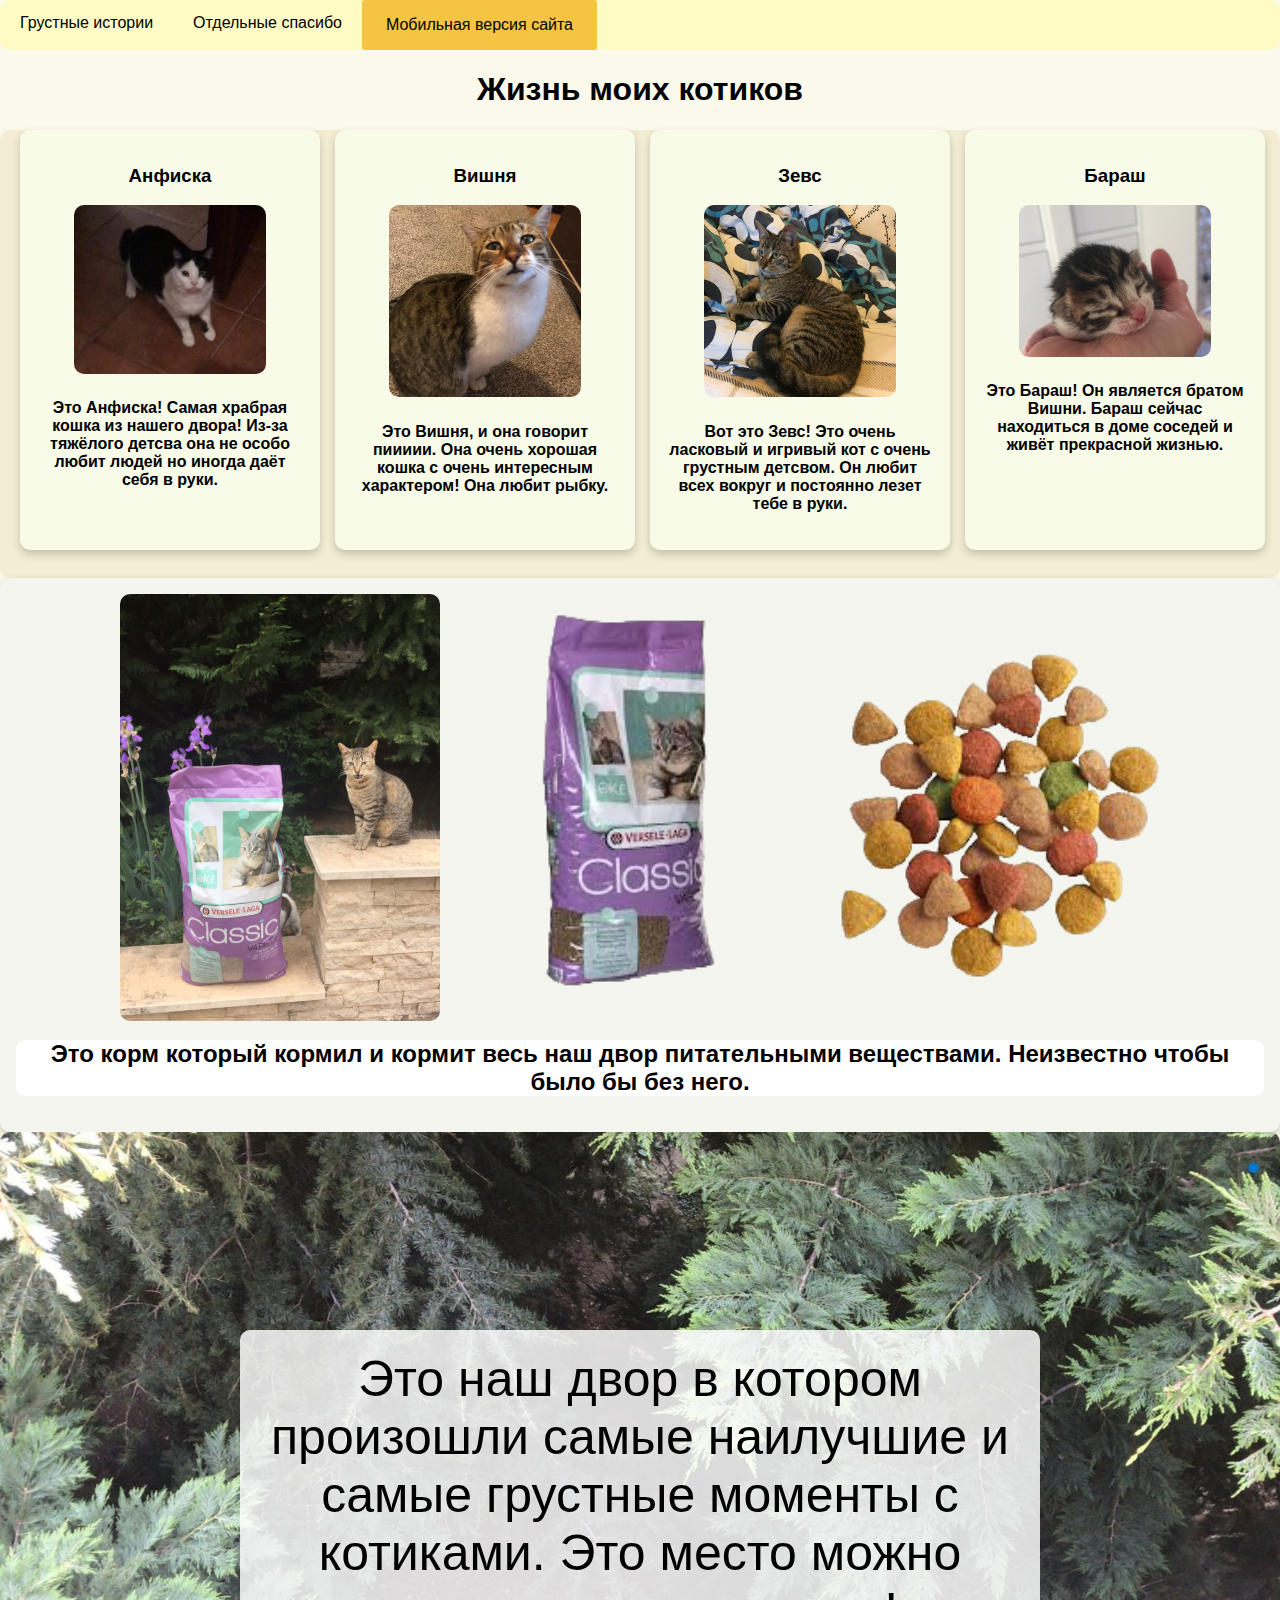
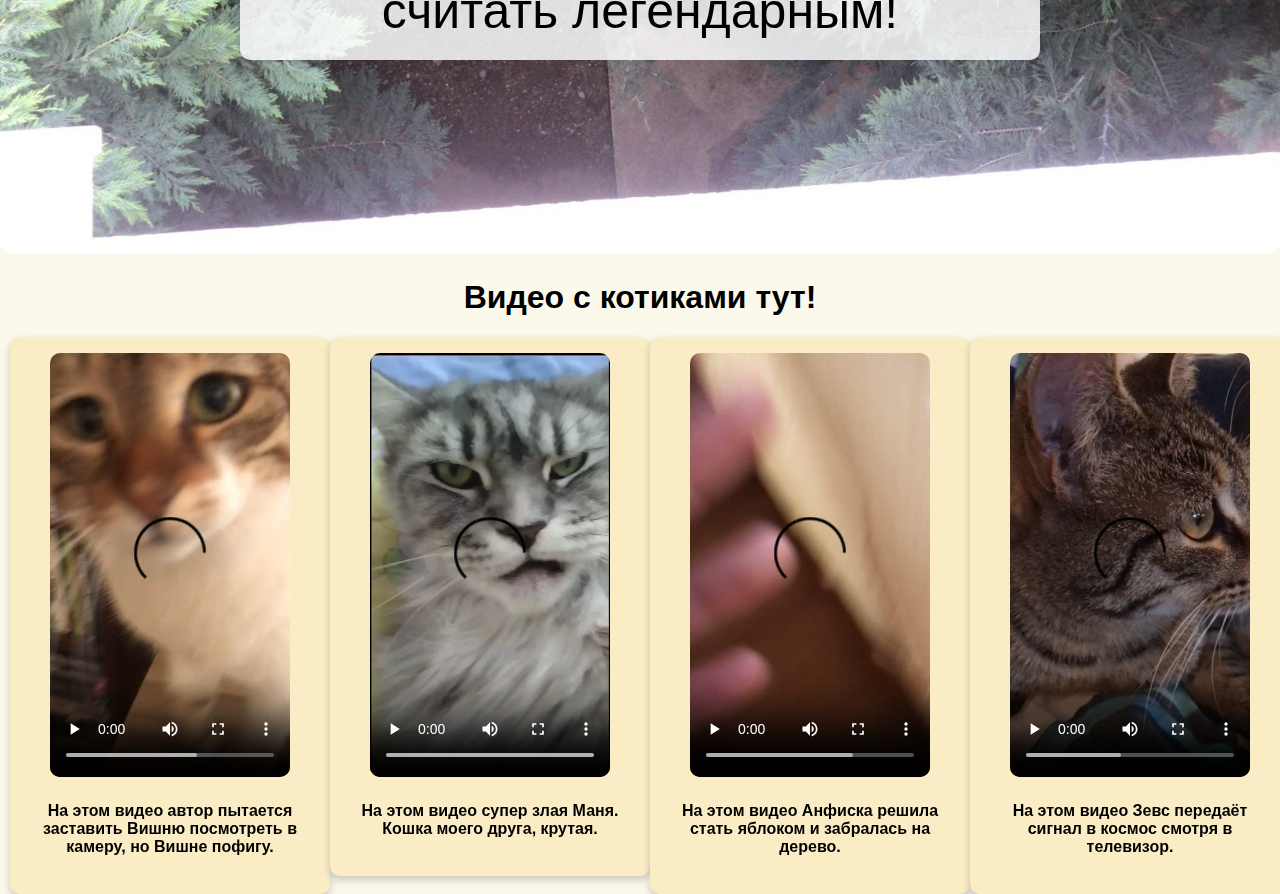
==== index.html @ f1a80e38 "Mobile-first" ====
<!DOCTYPE html>
<html lang="en">
<head>
    <meta charset="UTF-8">
    <meta name="viewport" content="width=device-width, initial-scale=1.0">
    <title>Котики</title>
    <link rel="stylesheet" href="./style.css">
    <link rel="preconnect" href="https://fonts.googleapis.com">
<link rel="preconnect" href="https://fonts.gstatic.com" crossorigin>
<link href="https://fonts.googleapis.com/css2?family=Rubik:ital,wght@0,300..900;1,300..900&display=swap" rel="stylesheet">
</head>
<body style="background-color:rgb(251, 249, 235);" >

    <nav class="navbar">
        <a class="nav-a" href="sad.html">Грустные истории</a>
        <a class="nav-a" href="special-thx.html">Отдельные спасибо</a>
        <a href="page/new.html" class="btn">Мобильная версия сайта</a>
    </nav>

    <h1 class='start__text' >Жизнь моих котиков</h1>

    

    


    <div class="container">
    <div class="row">
        <div class="column">
        <div class="card">
            <h3>Анфиска</h3>
            <div class="fullscreen" id="fullscreen">
                <img src="img/Khau.jpg" alt="Expanded Image">
            </div>
            <div id="content">
                <img class="img-card" src="img/Khau.jpg" alt="Click to Expand" onclick="expandImage(this)">
            </div>
            
    
            <h4>Это Анфиска! Самая храбрая кошка из нашего двора! Из-за тяжёлого детсва она не особо любит людей но иногда даёт себя в руки.</h4>
        </div>
        </div>
    
        <div class="column">
        <div class="card">
            <h3>Вишня</h3>
    
            <div class="fullscreen" id="fullscreen">
                <img src="img/Pii.jpg" alt="Expanded Image">
            </div>
            <div id="content">
                <img class="img-card" src="img/Pii.jpg" alt="Click to Expand" onclick="expandImage(this)">
            </div>
            

            <h4>Это Вишня, и она говорит пиииии. Она очень хорошая кошка с очень интересным характером! Она любит рыбку.</h4>
        </div>
        </div>
        
        <div class="column">
        <div class="card">
            <h3>Зевс</h3>
    
            <div class="fullscreen" id="fullscreen">
                <img src="img/Meuu.jpg" alt="Expanded Image">
            </div>
            <div id="content">
                <img class="img-card" src="img/Meuu.jpg" alt="Click to Expand" onclick="expandImage(this)">
            </div>
            

            <h4>Вот это Зевс! Это очень ласковый и игривый кот с очень грустным детсвом. Он любит всех вокруг и постоянно лезет тебе в руки.</h4>
        </div>
        </div>
        
        <div class="column">
            <div class="card">
                <h3>Бараш</h3>

                <div class="fullscreen" id="fullscreen">
                    <img src='img/Baras.png' alt="Expanded Image">
                </div>
                <div id="content">
                    <img class="img-card" src="img/Baras.png" alt="Click to Expand" onclick="expandImage(this)">
                </div>
                

                <h4>Это Бараш! Он является братом Вишни. Бараш сейчас находиться в доме соседей и живёт прекрасной жизнью.</h4>
            </div>
        </div>
    </div>
</div>


<div class="wide-card">
<div id = "parent">
    <div>
        <img class="wide-img" src = "img/Korm.jpg">
    </div>
    <div>
        <img class="wide-img-1" src = "img/korm2.png">
    </div>
    <div>
        <img class="wide-img" src = "img/korm3.png">
    </div>
</div>
<div class="bg__wide-text">
<h2 class="wide-text">Это корм который кормил и кормит весь наш двор питательными веществами. Неизвестно чтобы было бы без него.</h2>
</div>
</div>



    
    <div class="container1">
        <img class="img-dvor" src="img/dvor2.jpg" alt="пук" style="width:100%;">
        <div class="centered">Это наш двор в котором произошли самые наилучшие и самые грустные моменты с котиками. Это место можно считать легендарным!</div>
    </div>
        

        <h1 class="start__text">Видео с котиками тут!</h1>


    <div class="column">
        <div class="card-video">
            <video class="video" controls>
                <source src="img/visnja.mp4" type="video/mp4">
                Ошибка! Вы вишня
                </video>
            <h4>На этом видео автор пытается заставить Вишню посмотреть в камеру, но Вишне пофигу.</h4>
        </div>
        </div>

        
        <div class="column">
            <div class="card-video">
                <video class="video" controls>
                    <source src="img/zlo.mp4" type="video/mp4">
                    Ошибка! Вы вишня
                    </video>

                <h4> На этом видео супер злая Маня. Кошка моего друга, крутая. </h4>
            </div>
            </div>

        
            <div class="column">
                <div class="card-video">
                    <video class="video" controls>
                        <source src="img/anfiska.mp4" type="video/mp4">
                        Ошибка! Вы вишня
                        </video>

                    <h4>На этом видео Анфиска решила стать яблоком и забралась на дерево.</h4>
                </div>
                </div>
    
            
                <div class="column">
                    <div class="card-video">
                        <video class="video" controls>
                            <source src="img/uo.mp4" type="video/mp4">
                            Ошибка! Вы вишня
                            </video>

                        <h4>На этом видео Зевс передаёт сигнал в космос смотря в телевизор.</h4>
                    </div>
                    </div>
                
        

                    <script>
                        function expandImage(img) {
                            var fullscreenDiv = document.getElementById('fullscreen');
                            fullscreenDiv.style.display = 'flex';
                            fullscreenDiv.querySelector('img').src = img.src;
                        }
                    
                        document.getElementById('fullscreen').addEventListener('click', function(event){
                            if (event.target === this) {
                                this.style.display = 'none';
                            }
                        });

                            if (window.innerWidth < 1024) {
                        alert('Пожалуйста нажмите на кнопку мобильной версии!');
                        }
                    </script>
        


</body>
</html>
---- style.css ----
* {
    box-sizing: border-box;
}

body {
    font-family: Arial, Helvetica, sans-serif;
}

.column {
    float: left;
    width: 25%;
    padding: 0 10px;
}


.row {margin: 0 -5px;}

.row:after {
    content: "";
    display: table;
    clear: both;
}

    @media screen and (max-width: 600px) {
    .column {
    width: 100%;
    display: block;
    margin-bottom: 20px;
    }
}

body, html {
    margin: 0;
    padding: 0;
    height: 100%;
}

.fullscreen {
    position: fixed;
    top: 0;
    left: 0;
    width: 100%;
    height: 100%;
    background-color: rgba(0, 0, 0, 0.937);
    display: none;
    justify-content: center;
    align-items: center;
    border-radius: 10px;

}
.fullscreen img {
    max-width: 90%;
    max-height: 90%;
}

.container {
    background-color: rgb(243, 238, 211);
    margin: 0 auto;
    padding: 0 15px;
    width: 100%;
    max-width: 1300px;
    border-radius: 10px;
    height: 28rem;
}

.card {
    border: 3px;
    border-color: black;
    box-shadow: 0 4px 8px 0 rgba(0, 0, 0, 0.2);
    padding: 16px;
    text-align: center;
    background-color: #f9fbe9;
    border-radius: 10px;
    height: 420px;
    width: 300px;
}

.btn {
    display: inline-block; /* Строчно-блочный элемент */
    background: #f4c442; /* Серый цвет фона */
    color: #000000; /* Белый цвет текста */
    padding: 1rem 1.5rem; /* Поля вокруг текста */
    text-decoration: none; /* Убираем подчёркивание */
    border-radius: 3px; /* Скругляем уголки */
}


.start__text {
    text-align: center;
}


.img-card {
    width: 12rem;
    border-radius: 10px;
    transition: 0.3s ease;
}

.img-card-2 {
    width: 15rem;
    border-radius: 10px;
    transition: 0.3s ease;
}

.img-card:hover {
    width: 14rem;
}


.wide-card {
    background-color: white;
    border: 3px;
    border-color: black;
    box-shadow: 0 4px 8px 0 rgba(0, 0, 0, 0.2);
    padding: 16px;
    background-color: #f4f5ee;
    border-radius: 10px;
}

.wide-img {
    width: 20rem;
    border-radius: 10px; 
    display: block;
    
    transition: 0.4s ease;
    display: flex;
    flex-direction: row;
    justify-content: center;
}

.wide-img-1 {
    width: 25rem;
    border-radius: 10px; 
    display: block;
    margin-left: auto;
    margin-right: auto;
    transition: 0.4s ease;
    display: flex;
    flex-direction: row;
    justify-content: center;
}




.wide-text {
    text-align: center;
    font-size: 1.5rem;
}


.img-dvor {
    border-radius: 10px;
}


.container1 {
    position: relative;
    text-align: center;
    color: white;
}


.centered {
    position: absolute;
    top: 50%;
    left: 50%;
    transform: translate(-50%, -50%);
    width: 100%;
    text-align: center;
    color: rgb(0, 0, 0); /* Text color */
    font-size: 50px; /* Adjust as needed */
    font-family: Arial, sans-serif; /* Font family */
    padding: 20px; /* Add some padding */
    background-color: rgba(255, 255, 255, 0.835);
    border-radius: 10px;
    width: 50rem;
    transition: 0.4s ease;
}



#parent {
    display: flex;
    flex-direction: row;
    justify-content: center;
}

.bg__wide-text {
    background-color: #ffffff;
    border-radius: 10px;
    width: 1,9rem;
}


.navbar {
    background-color: #fffbc5;
    overflow: hidden;
    transition: 0.4s ease;
    border: 4px;
    border-color: rgb(37, 37, 37);
    border-radius: 10px;
}


.nav-a {
    float: left;
    display: block;
    color: rgb(0, 0, 0);
    text-align: center;
    padding: 14px 20px;
    text-decoration: none;
    border-color: bisque;
}

.nav-a:hover {
    background-color: #fffed3;
    color: black;
    border: 5px;
}

.navbar:after {
    content: "";
    display: table;
    clear: both;
}


.navbar-1 {
    background-color: #496e99;
    overflow: hidden;
    transition: 0.4s ease;
    border: 4px;
    border-color: rgb(37, 37, 37);
}


.nav-a-1 {
    float: left;
    display: block;
    color: rgb(0, 0, 0);
    text-align: center;
    padding: 14px 20px;
    text-decoration: none;
    border-color: rgb(162, 177, 232);
}

.nav-a-1:hover {
    background-color: #b5c7ed;
    color: black;
    border: 5px;
}


.navbar-1:after {
    content: "";
    display: table;
    clear: both;
}


.sad_start {
    text-align: center;
    color: #3b3b3b;
}



.card-video {
    background-color: rgb(250, 236, 197);
    border: 5px;
    border-color: black;
    box-shadow: 0 4px 8px 0 rgba(0, 0, 0, 0.2);
    padding: 16px;
    text-align: center;
    border-radius: 10px;
    width: 20rem;
}

.video {
    width: 15rem;
    border-radius: 10px;
}

.sad-card {
    background-color: rgb(176, 175, 212);
    border: 10px;
    border-color: rgb(8, 19, 45);
    box-shadow: 0 4px 8px 0 rgba(0, 0, 0, 0.2);
    padding: 16px;
    text-align: center;
    border-radius: 10px;
    height: 630px;
    width: 300px;
}

.card-video-1 {
    background-color: rgb(255, 211, 170);
    border: 5px;
    border-color: black;
    box-shadow: 0 4px 8px 0 rgba(0, 0, 0, 0.2);
    padding: 16px;
    text-align: center;
    border-radius: 10px;
    width: 50rem;
}

.video-1 {
    width: 40rem;
    border-radius: 10px;
}

.secret-text {
    text-align: left;
}

.video-2 {
    width: 30rem;
    border-radius: 10px;
    margin-right: 30%;
    margin-left: 30%;
}
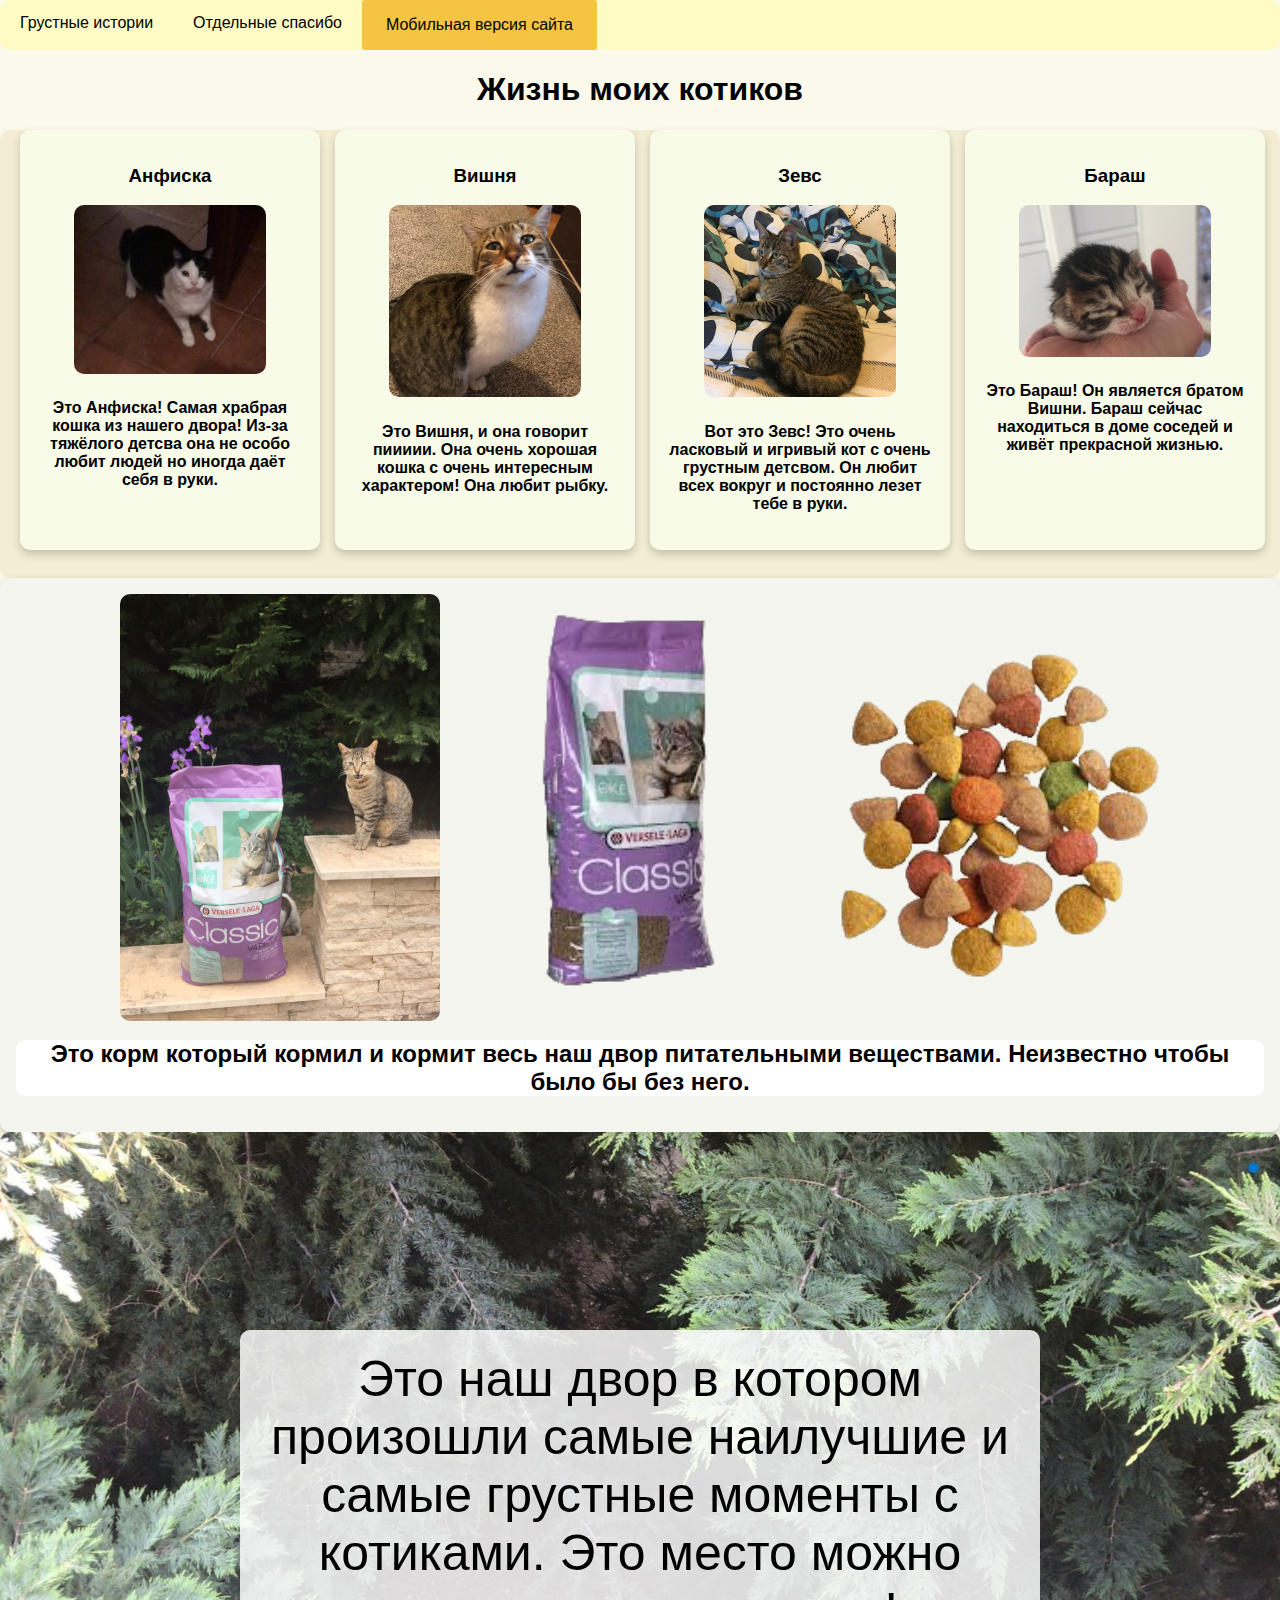
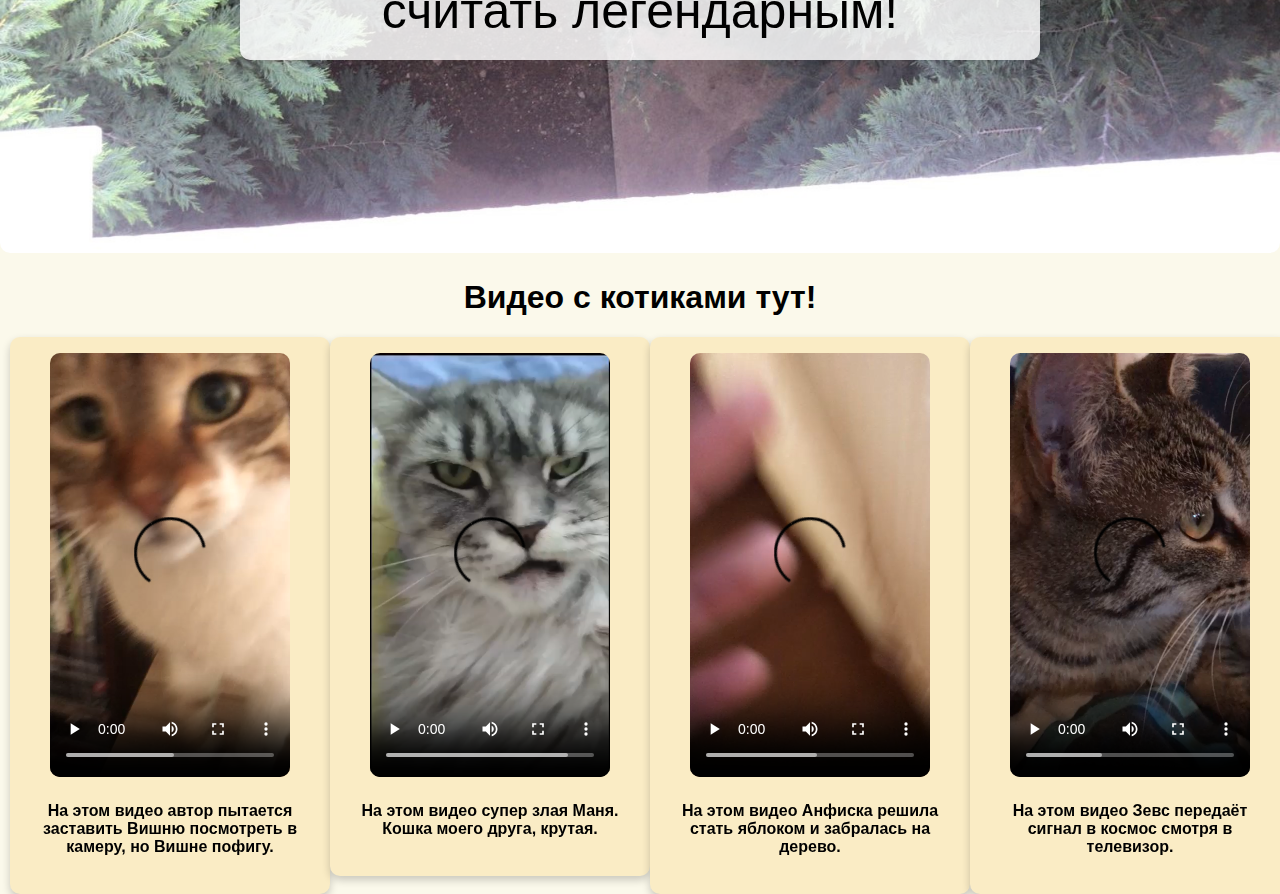
==== commit 10a72ef4: "ok" ====
--- a/index.html
+++ b/index.html
@@ -18,10 +18,6 @@
     </nav>
 
     <h1 class='start__text' >Жизнь моих котиков</h1>
-
-    
-
-    
 
 
     <div class="container">
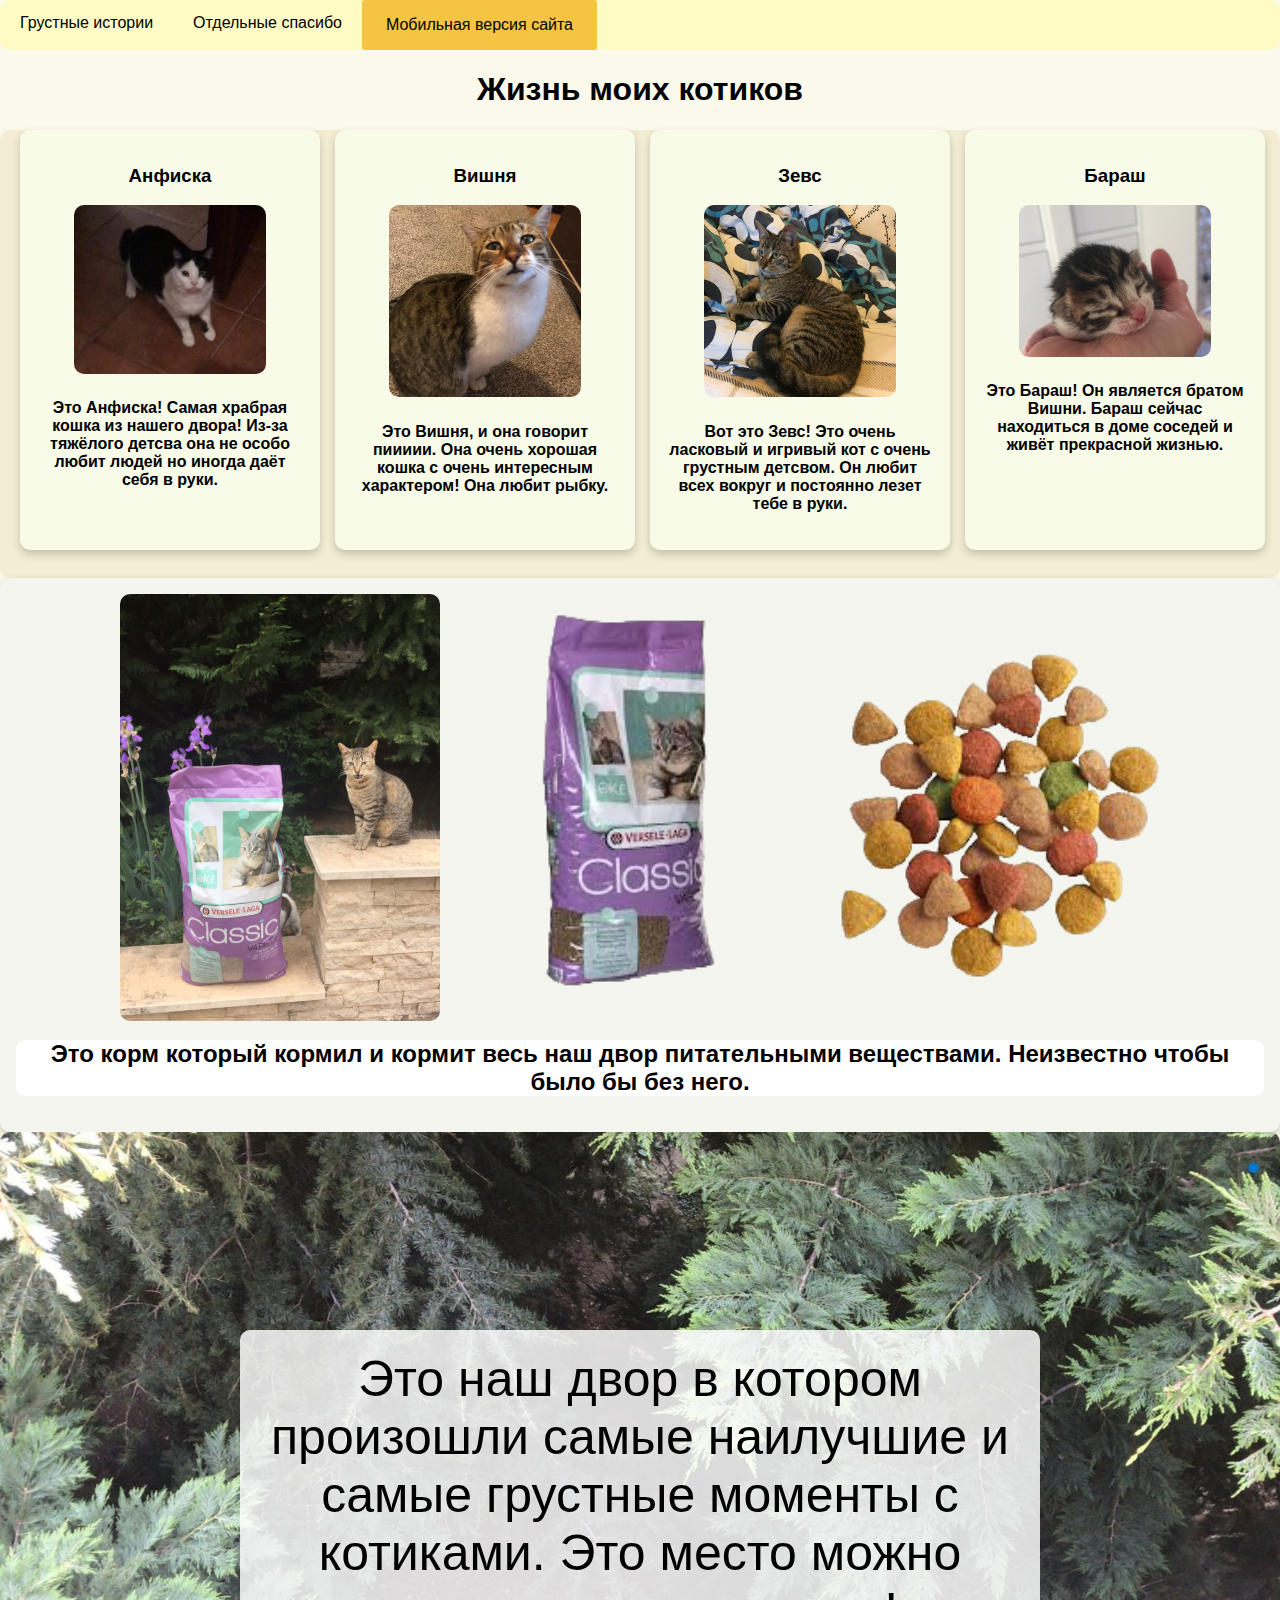
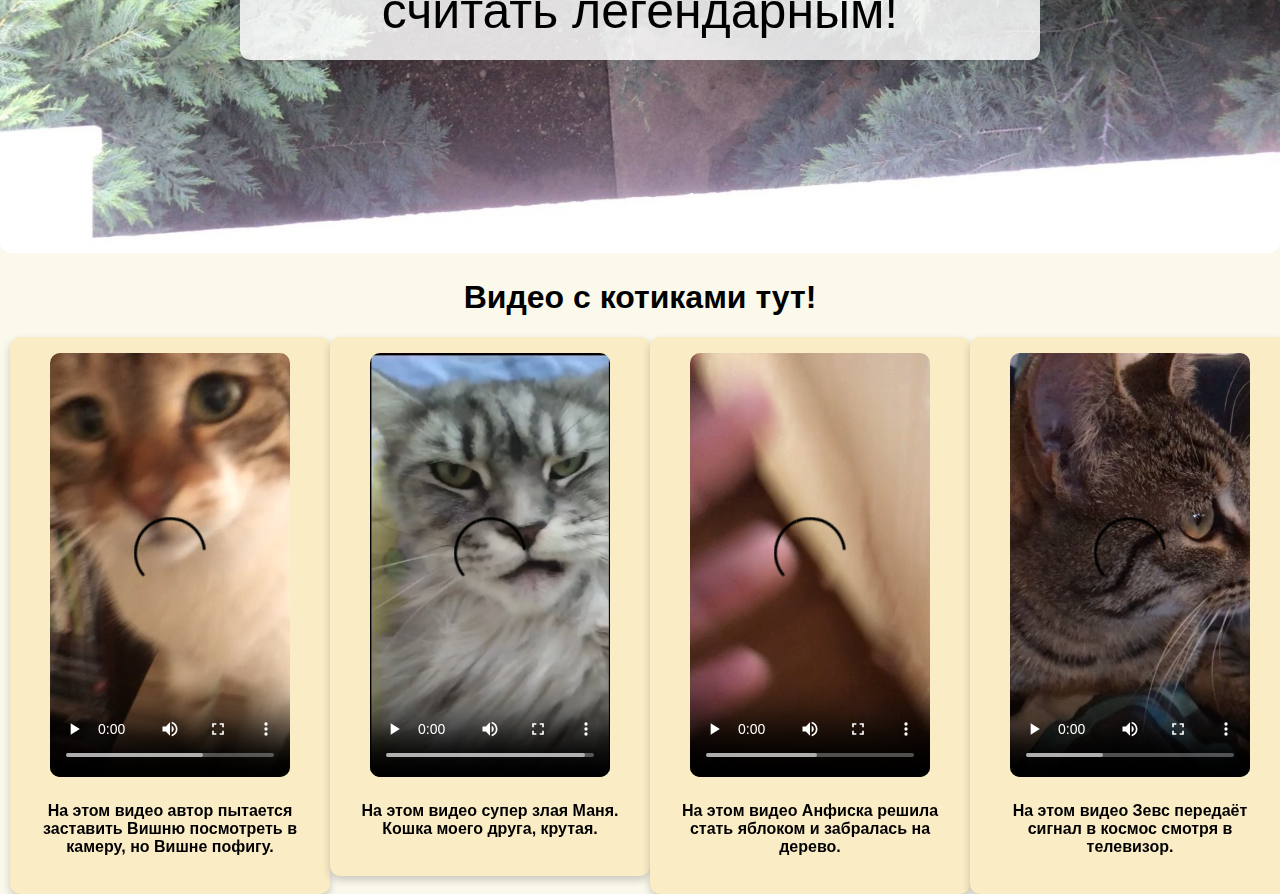
==== commit 7396c72e: "donate" ====
--- a/index.html
+++ b/index.html
@@ -14,7 +14,7 @@
     <nav class="navbar">
         <a class="nav-a" href="sad.html">Грустные истории</a>
         <a class="nav-a" href="special-thx.html">Отдельные спасибо</a>
-        <a href="page/new.html" class="btn">Мобильная версия сайта</a>
+        <a href="https://tihonkot.github.io/Mobile-cats/" class="btn">Мобильная версия сайта</a>
     </nav>
 
     <h1 class='start__text' >Жизнь моих котиков</h1>
--- a/style.css
+++ b/style.css
@@ -83,6 +83,19 @@
     padding: 1rem 1.5rem; /* Поля вокруг текста */
     text-decoration: none; /* Убираем подчёркивание */
     border-radius: 3px; /* Скругляем уголки */
+
+}
+
+.btn-1 {
+    display: block; /* Строчно-блочный элемент */
+    background: #8fd83b; /* Серый цвет фона */
+    color: #000000; /* Белый цвет текста */
+    padding: 1rem 1.5rem; /* Поля вокруг текста */
+    text-decoration: none; /* Убираем подчёркивание */
+    border-radius: 3px; /* Скругляем уголки */
+    text-align: center;
+    width: 200px;
+    height: 55px;
 }
 
 
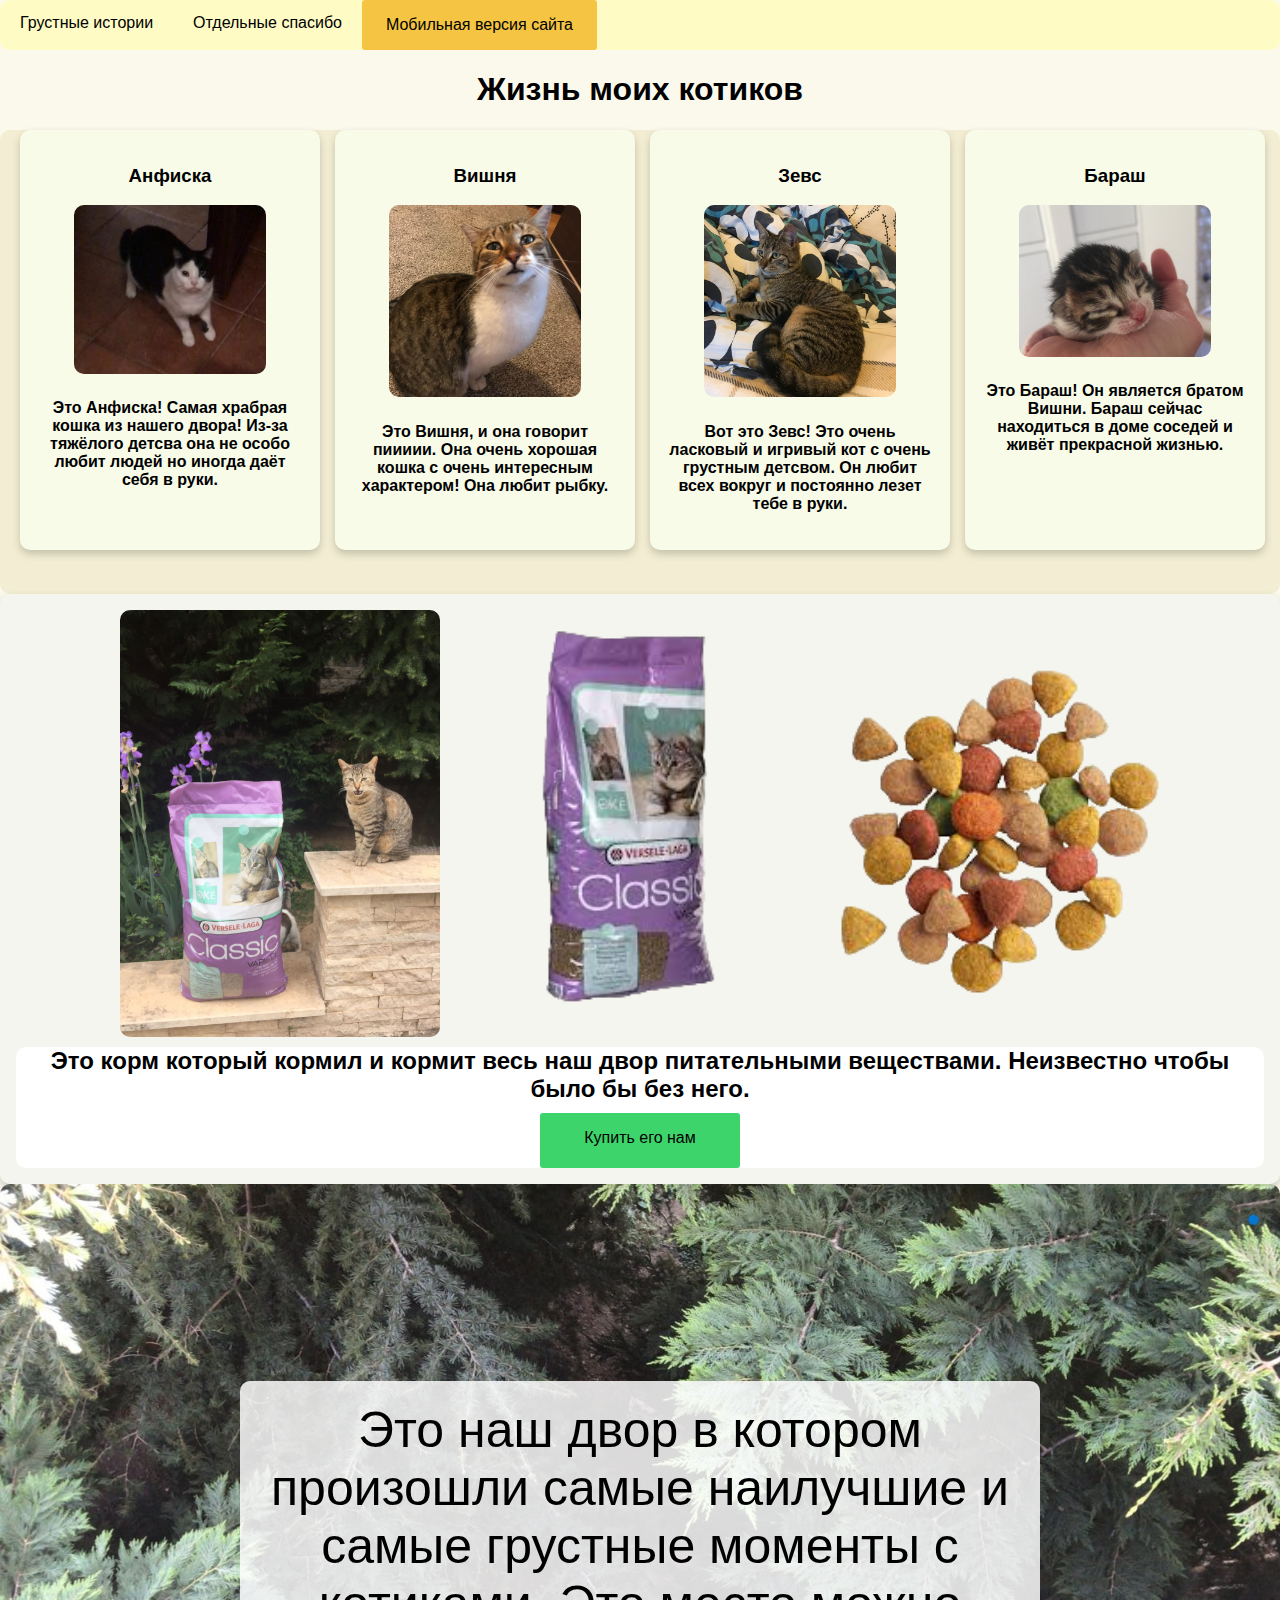
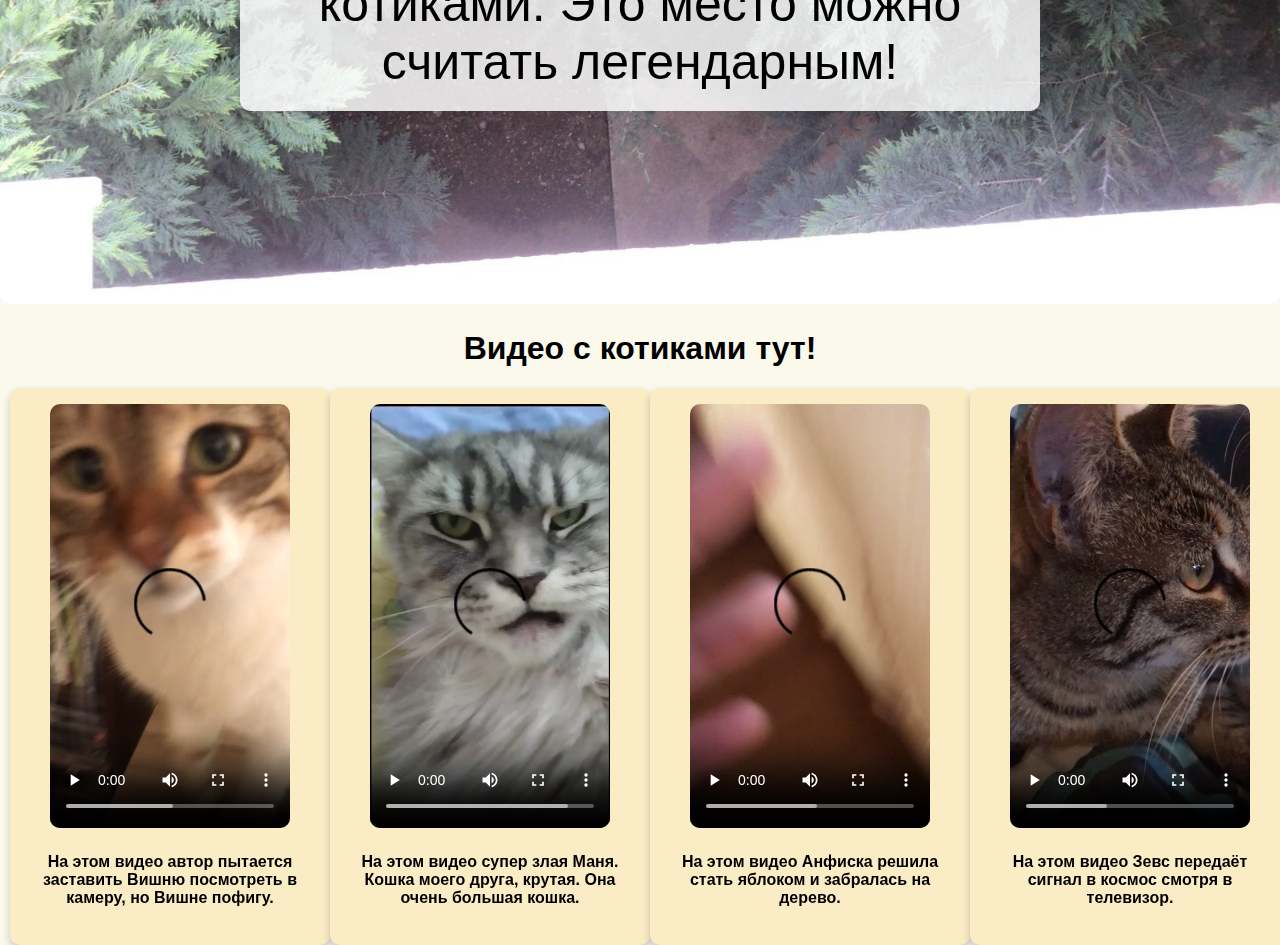
==== commit 03b370ba: "Japrognalloraxa:(" ====
--- a/index.html
+++ b/index.html
@@ -102,6 +102,7 @@
 </div>
 <div class="bg__wide-text">
 <h2 class="wide-text">Это корм который кормил и кормит весь наш двор питательными веществами. Неизвестно чтобы было бы без него.</h2>
+<a href="https://www.donationalerts.com/r/tihonstonksidea" class="btn-2">Купить его нам</a>
 </div>
 </div>
 
@@ -135,7 +136,7 @@
                     Ошибка! Вы вишня
                     </video>
 
-                <h4> На этом видео супер злая Маня. Кошка моего друга, крутая. </h4>
+                <h4> На этом видео супер злая Маня. Кошка моего друга, крутая. Она очень большая кошка. </h4>
             </div>
             </div>
 
--- a/style.css
+++ b/style.css
@@ -59,9 +59,18 @@
     margin: 0 auto;
     padding: 0 15px;
     width: 100%;
-    max-width: 1300px;
-    border-radius: 10px;
-    height: 28rem;
+    border-radius: 10px;
+    height: 29rem;
+}
+
+.container-2 {
+    background-color: rgb(253, 245, 201);
+    margin: 0 auto;
+    padding: 0 15px;
+    width: 500px;
+    height: 150px;
+    border-radius: 10px;
+    text-align: center;
 }
 
 .card {
@@ -88,7 +97,7 @@
 
 .btn-1 {
     display: block; /* Строчно-блочный элемент */
-    background: #8fd83b; /* Серый цвет фона */
+    background: #83f95c; /* Серый цвет фона */
     color: #000000; /* Белый цвет текста */
     padding: 1rem 1.5rem; /* Поля вокруг текста */
     text-decoration: none; /* Убираем подчёркивание */
@@ -96,7 +105,26 @@
     text-align: center;
     width: 200px;
     height: 55px;
-}
+    margin-left: auto;
+    margin-right: auto;
+}
+
+
+.btn-2 {
+    display: block; /* Строчно-блочный элемент */
+    background: #3dd56b; /* Серый цвет фона */
+    color: #000000; /* Белый цвет текста */
+    padding: 1rem 1.5rem; /* Поля вокруг текста */
+    text-decoration: none; /* Убираем подчёркивание */
+    border-radius: 3px; /* Скругляем уголки */
+    text-align: center;
+    width: 200px;
+    height: 55px;
+    margin-left: auto;
+    margin-right: auto;
+    margin-top: 10px;
+}
+
 
 
 .start__text {
@@ -160,6 +188,7 @@
 .wide-text {
     text-align: center;
     font-size: 1.5rem;
+    margin: 10px;
 }
 
 
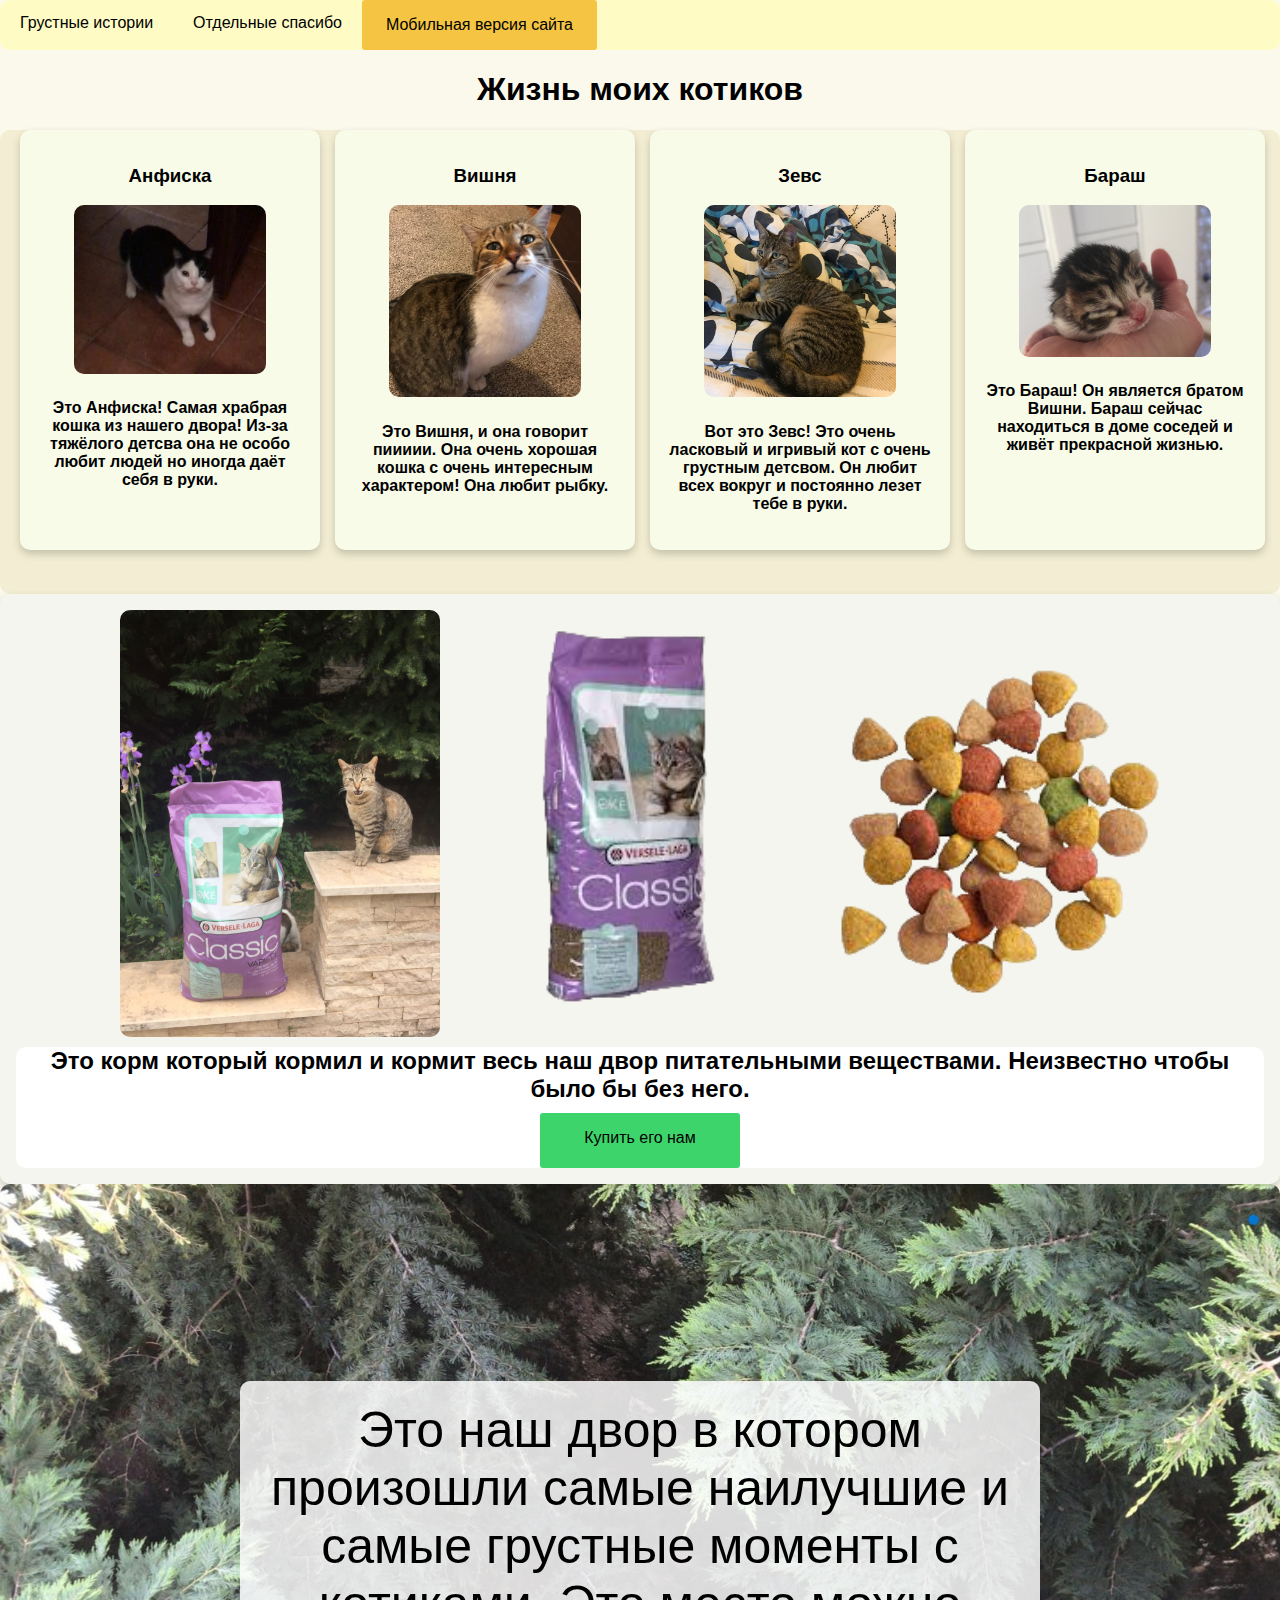
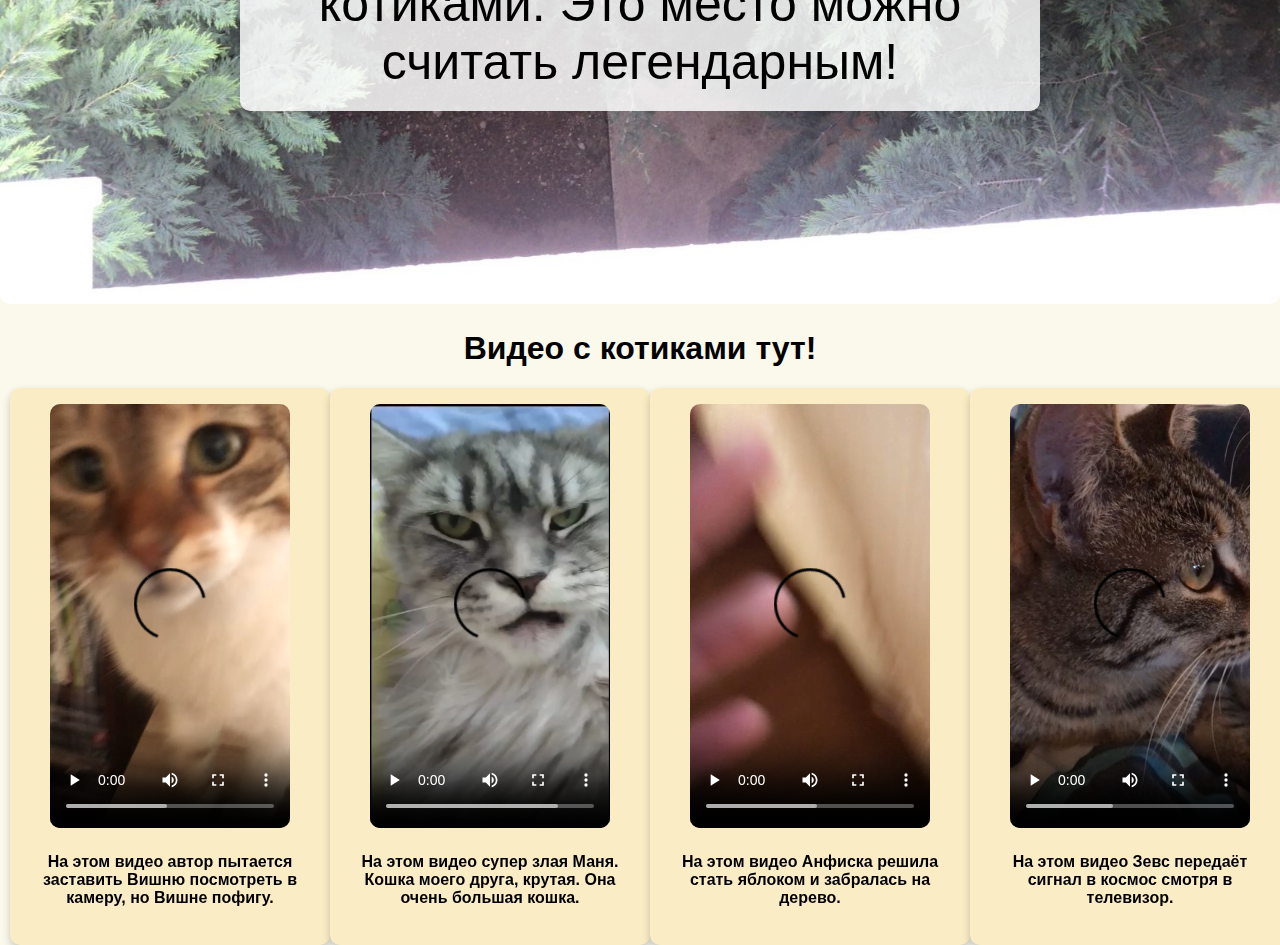
==== commit 90f1eafb: "а" ====
--- a/index.html
+++ b/index.html
@@ -179,9 +179,14 @@
                             }
                         });
 
+        
+
                             if (window.innerWidth < 1024) {
                         alert('Пожалуйста нажмите на кнопку мобильной версии!');
                         }
+
+                        
+
                     </script>
         
 
--- a/style.css
+++ b/style.css
@@ -29,6 +29,8 @@
     margin-bottom: 20px;
     }
 }
+
+
 
 body, html {
     margin: 0;
@@ -122,7 +124,9 @@
     height: 55px;
     margin-left: auto;
     margin-right: auto;
-    margin-top: 10px;
+    margin-top
+    
+    : 10px;
 }
 
 
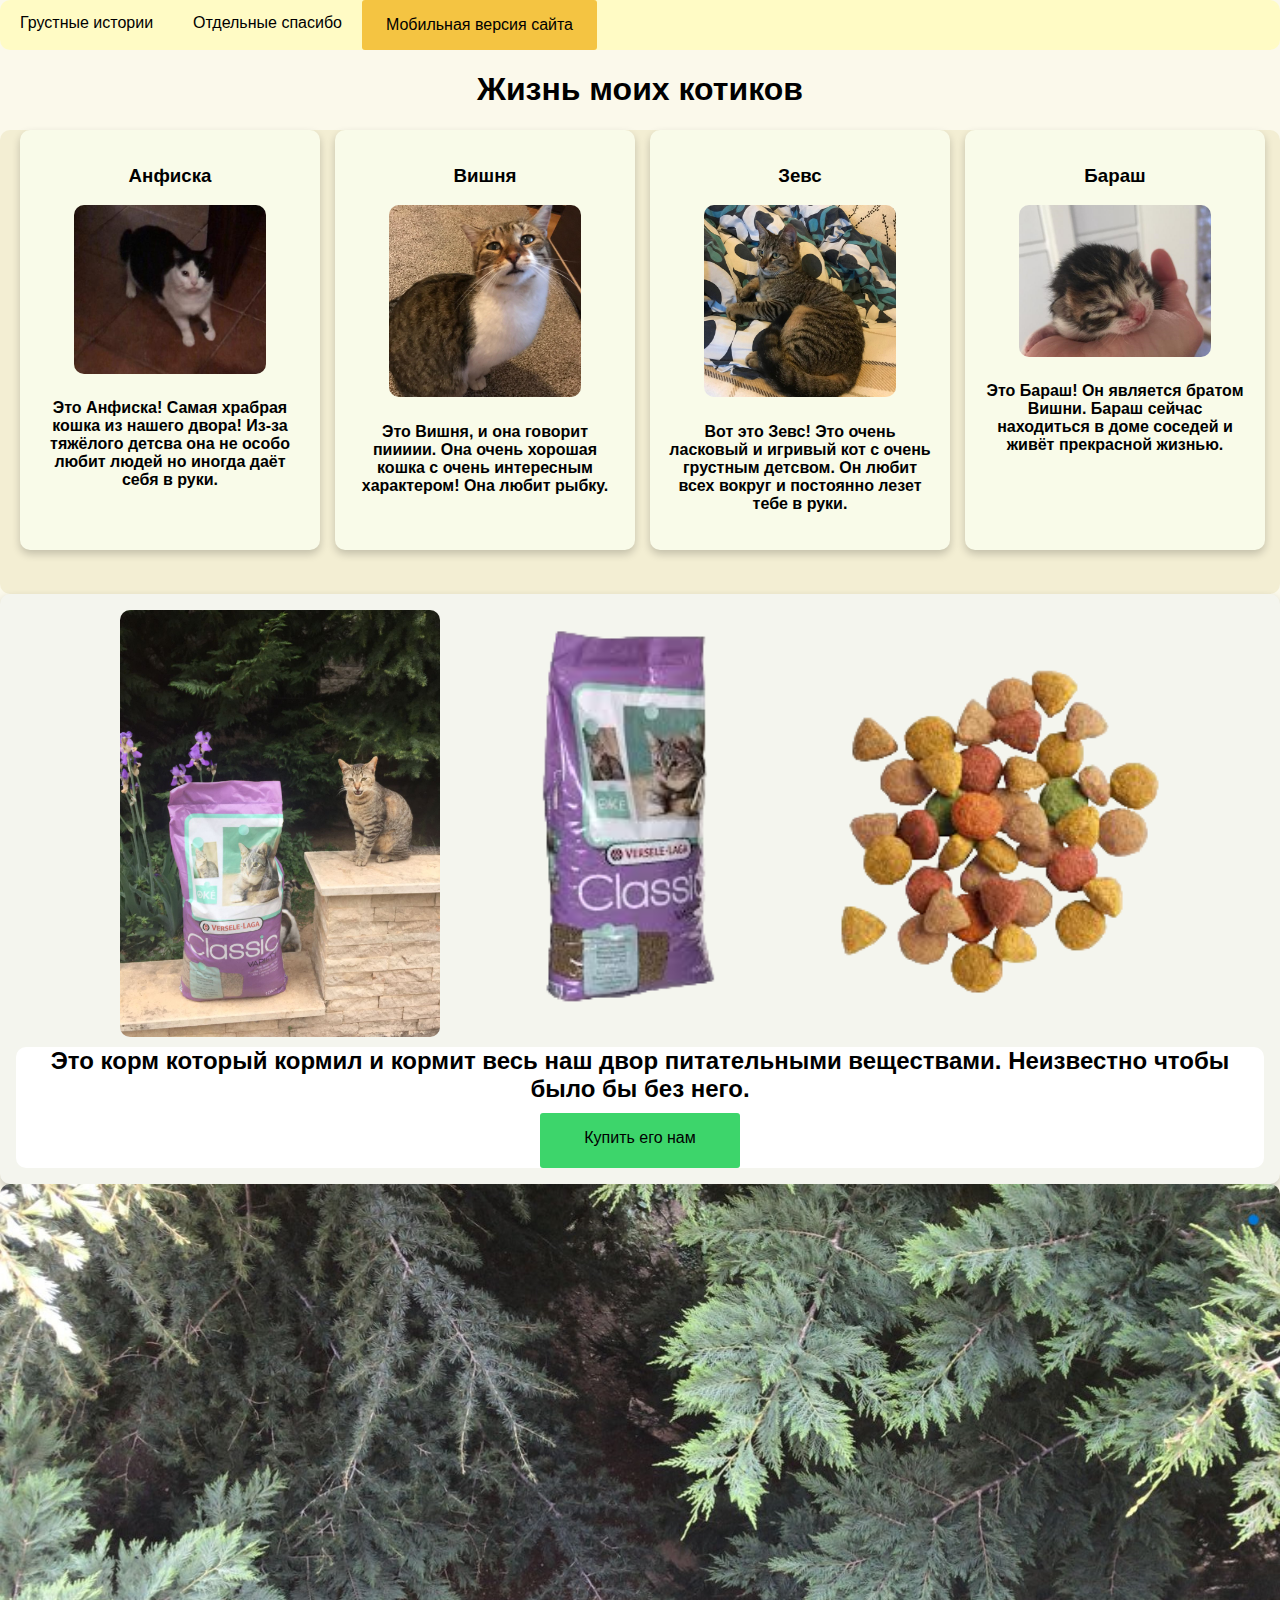
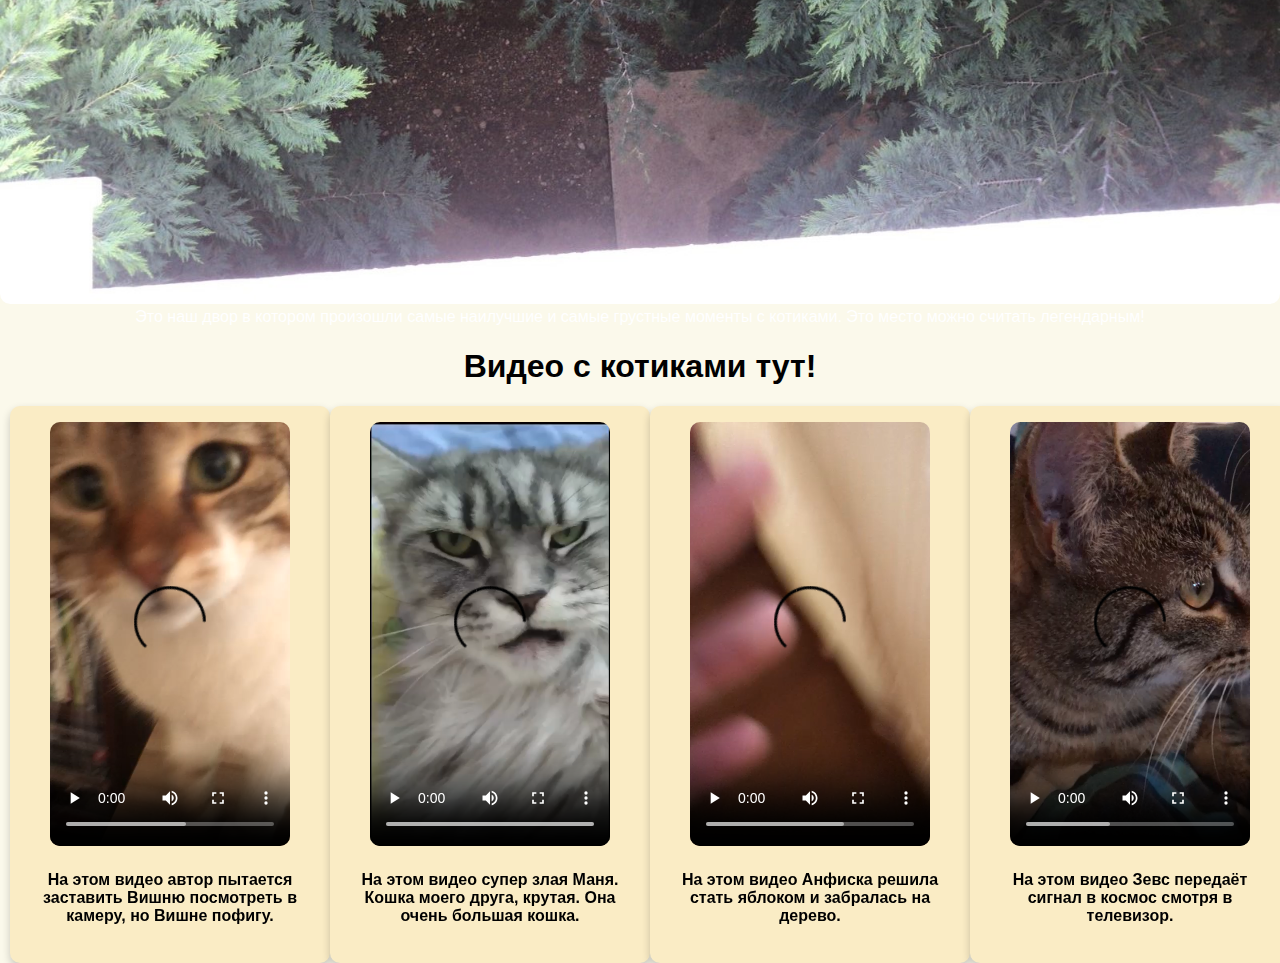
==== commit feaf4a56: "rel wow" ====
--- a/index.html
+++ b/index.html
@@ -181,9 +181,16 @@
 
         
 
-                            if (window.innerWidth < 1024) {
-                        alert('Пожалуйста нажмите на кнопку мобильной версии!');
-                        }
+                                            // Получаем размер экрана
+function getScreenWidth() {
+return window.innerWidth || document.documentElement.clientWidth || document.body.clientWidth;
+}
+
+// Проверяем разрешение экрана
+if (getScreenWidth() < 1024) {
+  // Перенаправляем на другой сайт
+window.location.href = 'https://tihonkot.github.io/Mobile-cats/';
+}
 
                         
 
--- a/style.css
+++ b/style.css
@@ -124,9 +124,7 @@
     height: 55px;
     margin-left: auto;
     margin-right: auto;
-    margin-top
-    
-    : 10px;
+    margin-top: 10px;
 }
 
 
@@ -208,22 +206,6 @@
 }
 
 
-.centered {
-    position: absolute;
-    top: 50%;
-    left: 50%;
-    transform: translate(-50%, -50%);
-    width: 100%;
-    text-align: center;
-    color: rgb(0, 0, 0); /* Text color */
-    font-size: 50px; /* Adjust as needed */
-    font-family: Arial, sans-serif; /* Font family */
-    padding: 20px; /* Add some padding */
-    background-color: rgba(255, 255, 255, 0.835);
-    border-radius: 10px;
-    width: 50rem;
-    transition: 0.4s ease;
-}
 
 
 
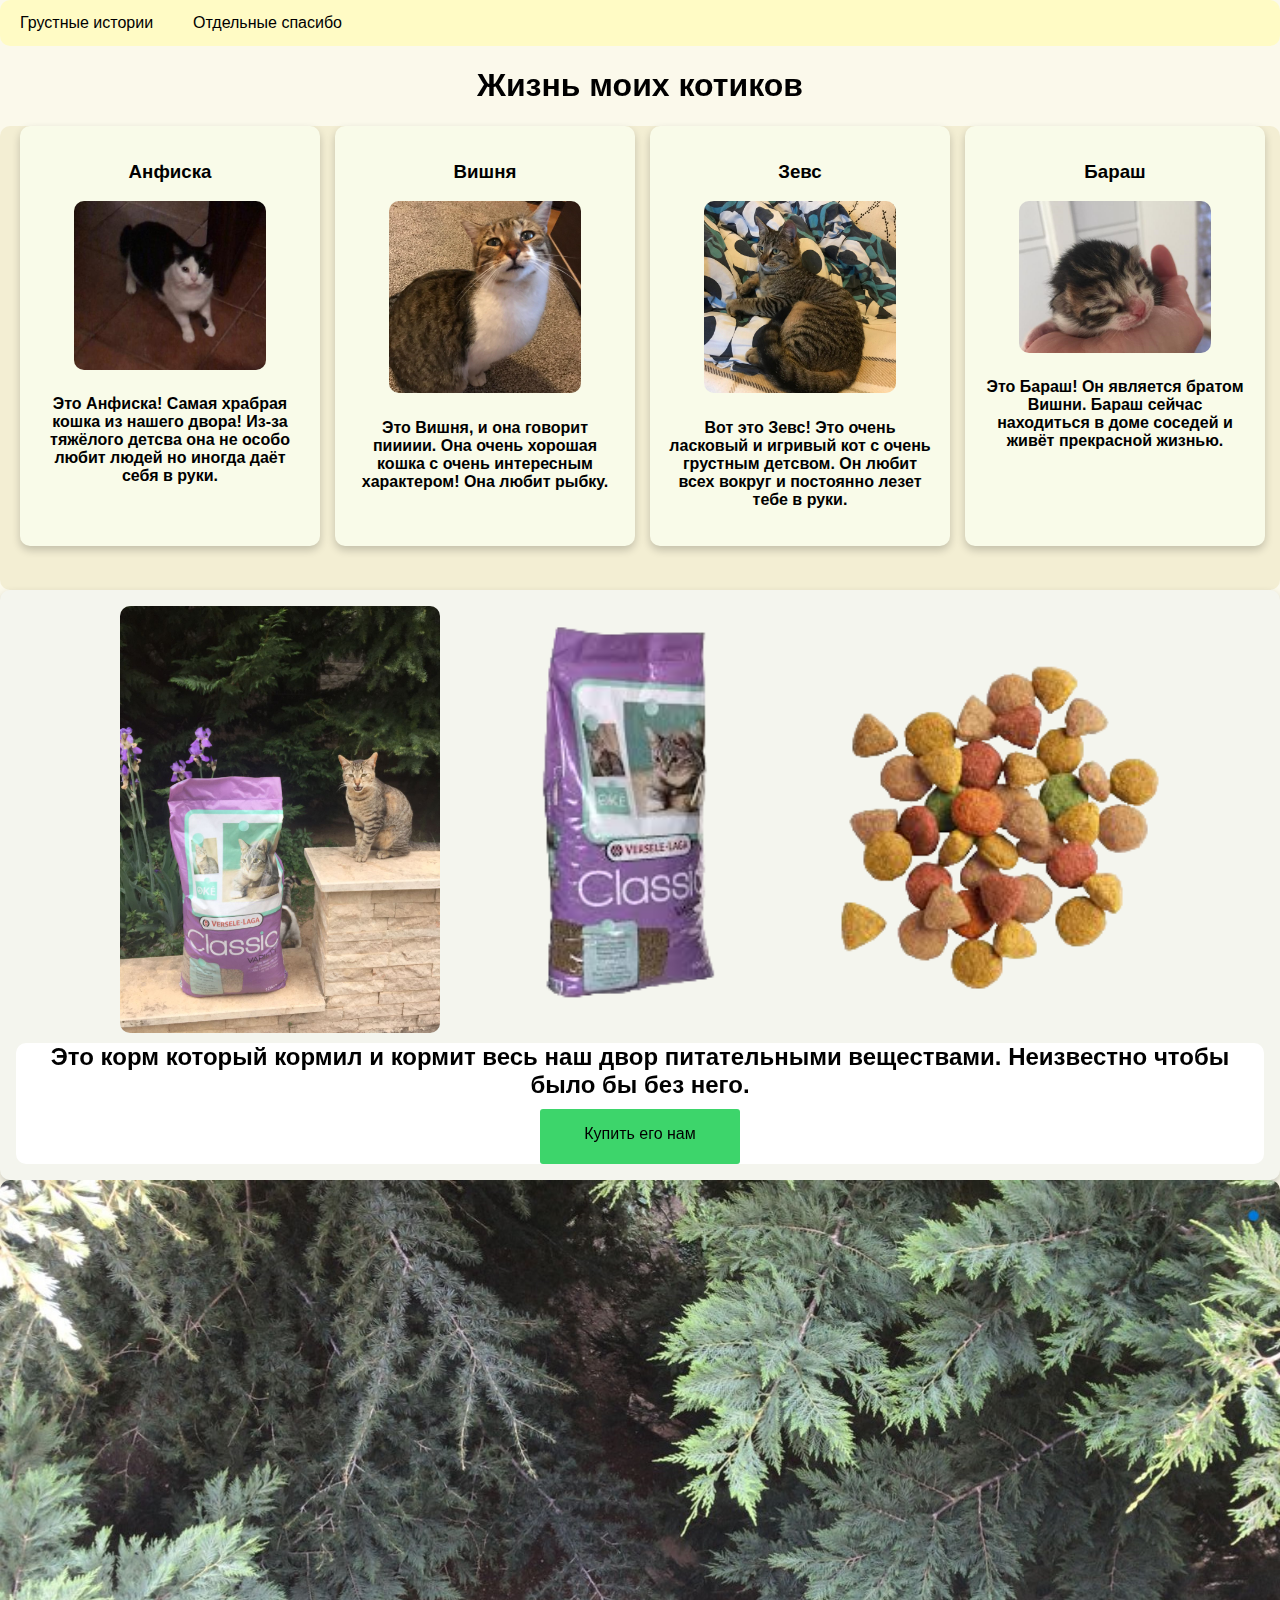
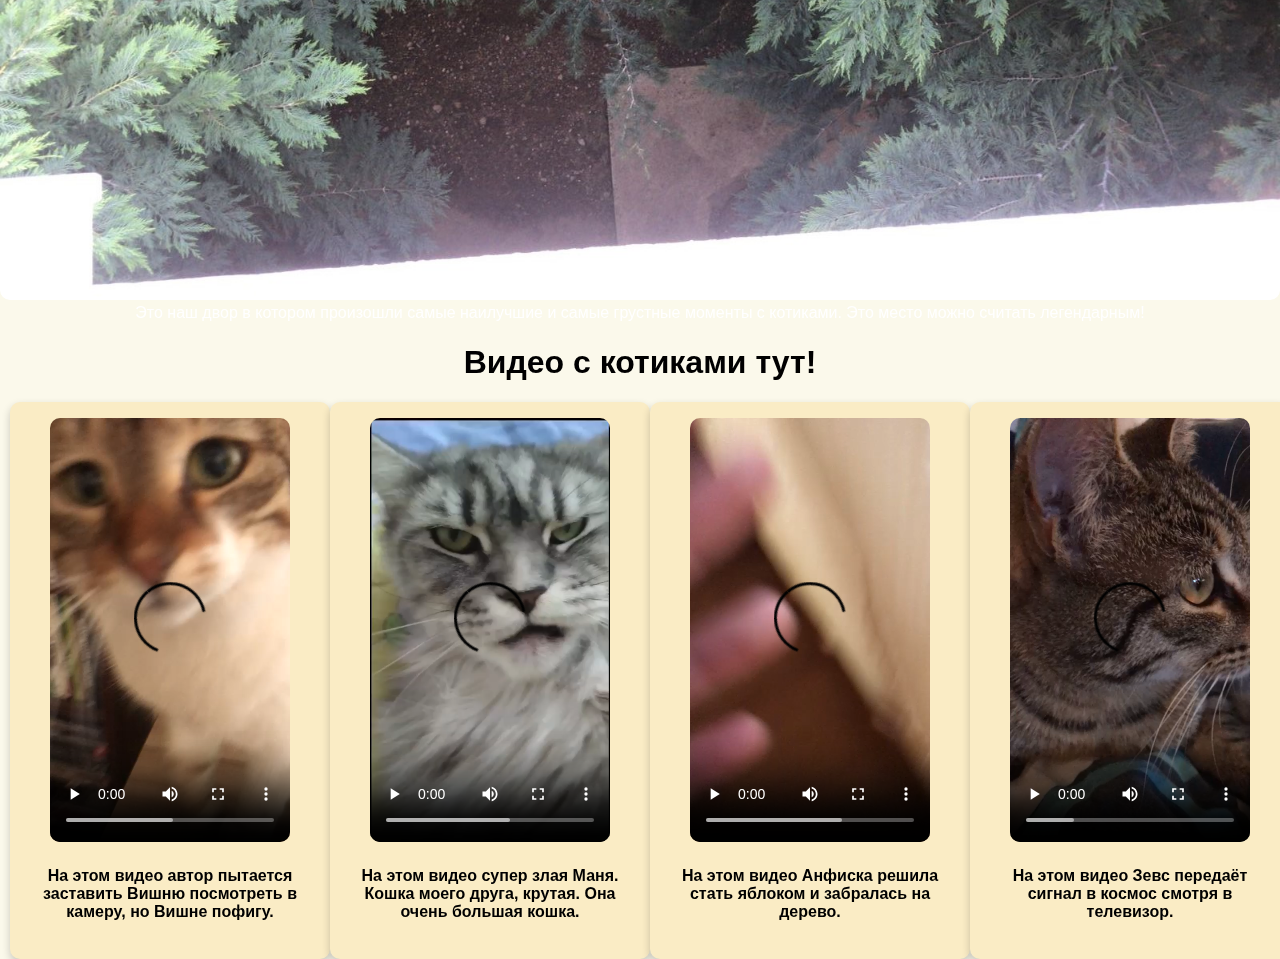
==== commit 552ff39b: "the end." ====
--- a/index.html
+++ b/index.html
@@ -14,7 +14,6 @@
     <nav class="navbar">
         <a class="nav-a" href="sad.html">Грустные истории</a>
         <a class="nav-a" href="special-thx.html">Отдельные спасибо</a>
-        <a href="https://tihonkot.github.io/Mobile-cats/" class="btn">Мобильная версия сайта</a>
     </nav>
 
     <h1 class='start__text' >Жизнь моих котиков</h1>
@@ -192,7 +191,7 @@
 window.location.href = 'https://tihonkot.github.io/Mobile-cats/';
 }
 
-                        
+                    
 
                     </script>
         
--- a/style.css
+++ b/style.css
@@ -87,15 +87,6 @@
     width: 300px;
 }
 
-.btn {
-    display: inline-block; /* Строчно-блочный элемент */
-    background: #f4c442; /* Серый цвет фона */
-    color: #000000; /* Белый цвет текста */
-    padding: 1rem 1.5rem; /* Поля вокруг текста */
-    text-decoration: none; /* Убираем подчёркивание */
-    border-radius: 3px; /* Скругляем уголки */
-
-}
 
 .btn-1 {
     display: block; /* Строчно-блочный элемент */
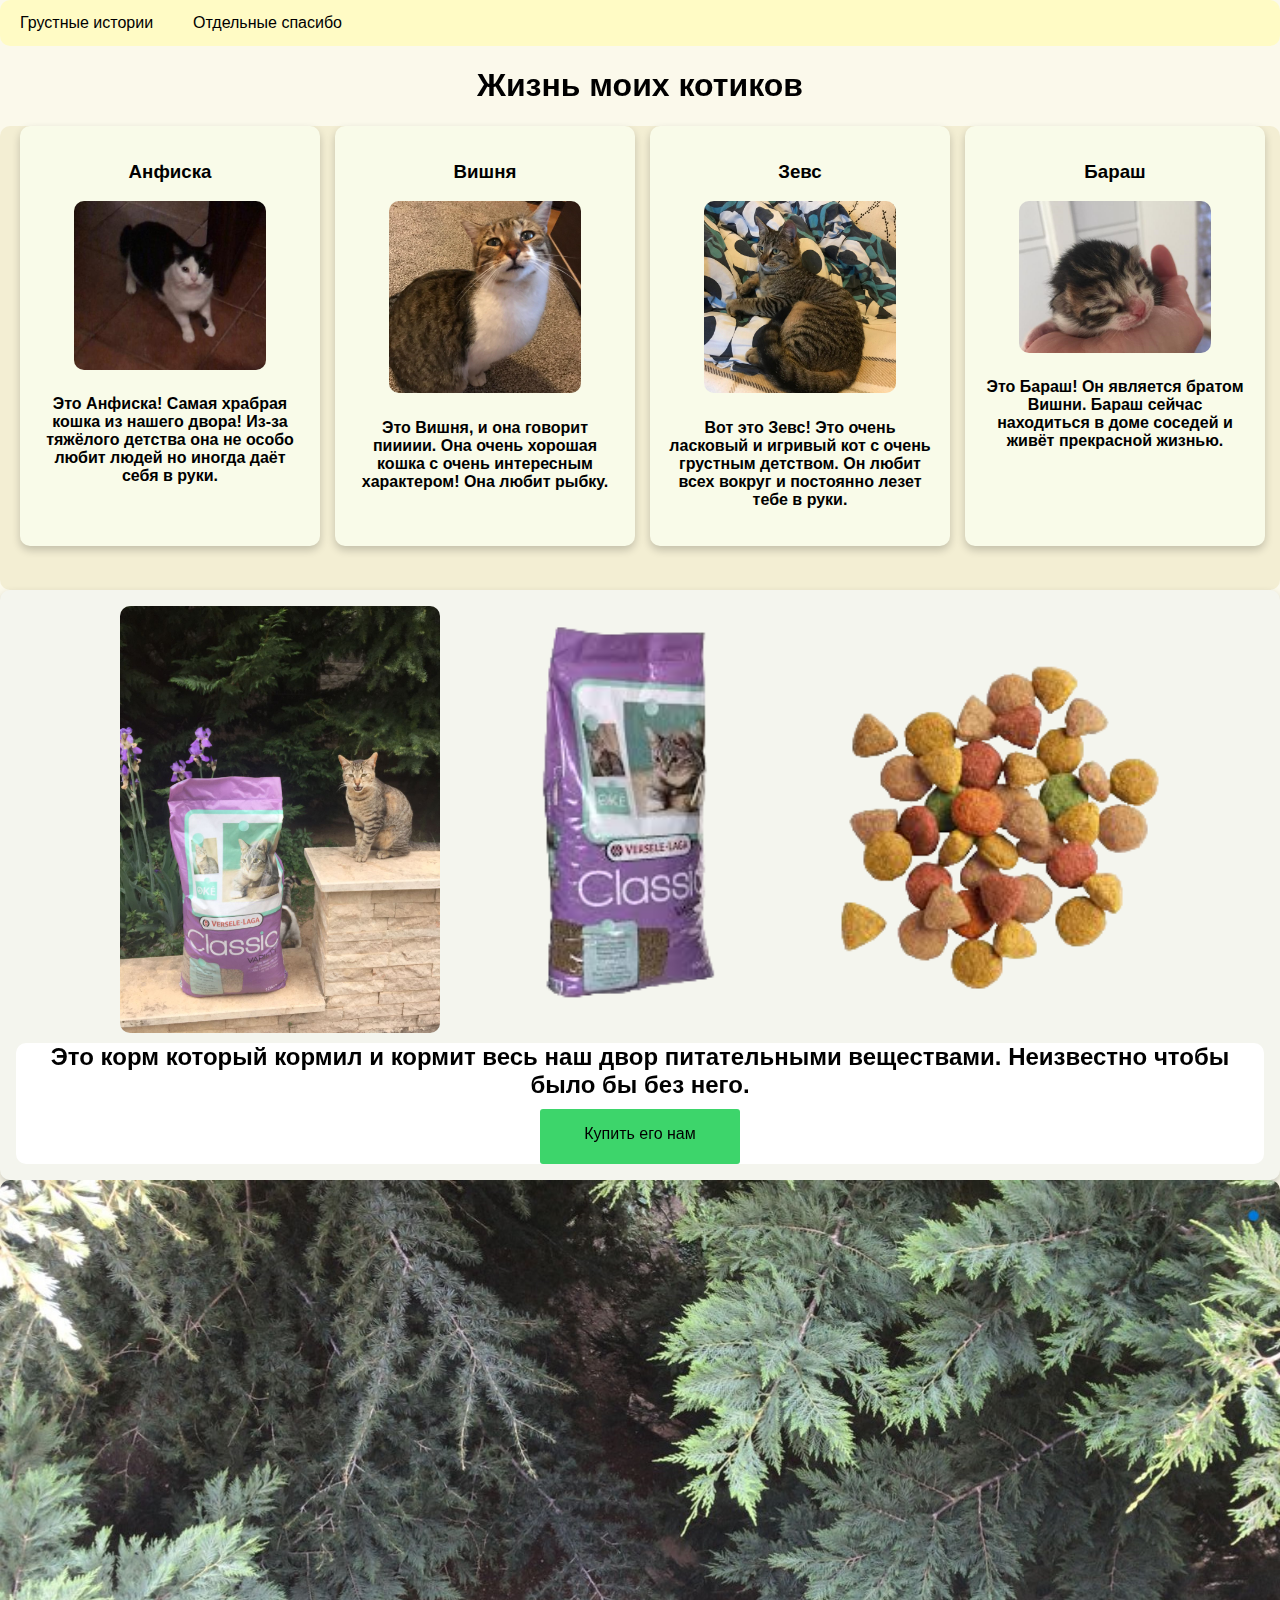
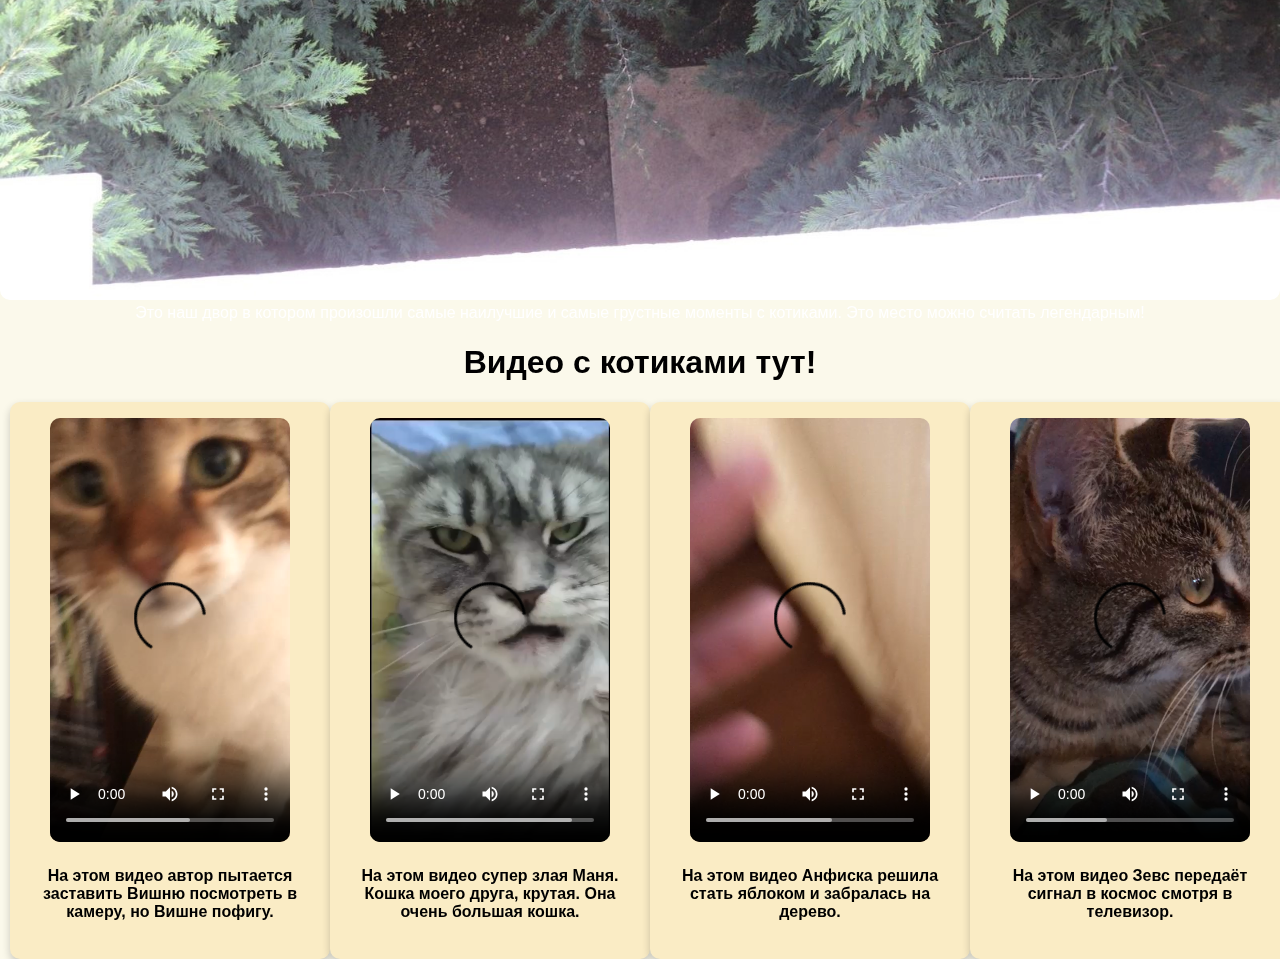
==== commit 92864be8: "п" ====
--- a/index.html
+++ b/index.html
@@ -32,7 +32,7 @@
             </div>
             
     
-            <h4>Это Анфиска! Самая храбрая кошка из нашего двора! Из-за тяжёлого детсва она не особо любит людей но иногда даёт себя в руки.</h4>
+            <h4>Это Анфиска! Самая храбрая кошка из нашего двора! Из-за тяжёлого детства она не особо любит людей но иногда даёт себя в руки.</h4>
         </div>
         </div>
     
@@ -64,7 +64,7 @@
             </div>
             
 
-            <h4>Вот это Зевс! Это очень ласковый и игривый кот с очень грустным детсвом. Он любит всех вокруг и постоянно лезет тебе в руки.</h4>
+            <h4>Вот это Зевс! Это очень ласковый и игривый кот с очень грустным детством. Он любит всех вокруг и постоянно лезет тебе в руки.</h4>
         </div>
         </div>
         
